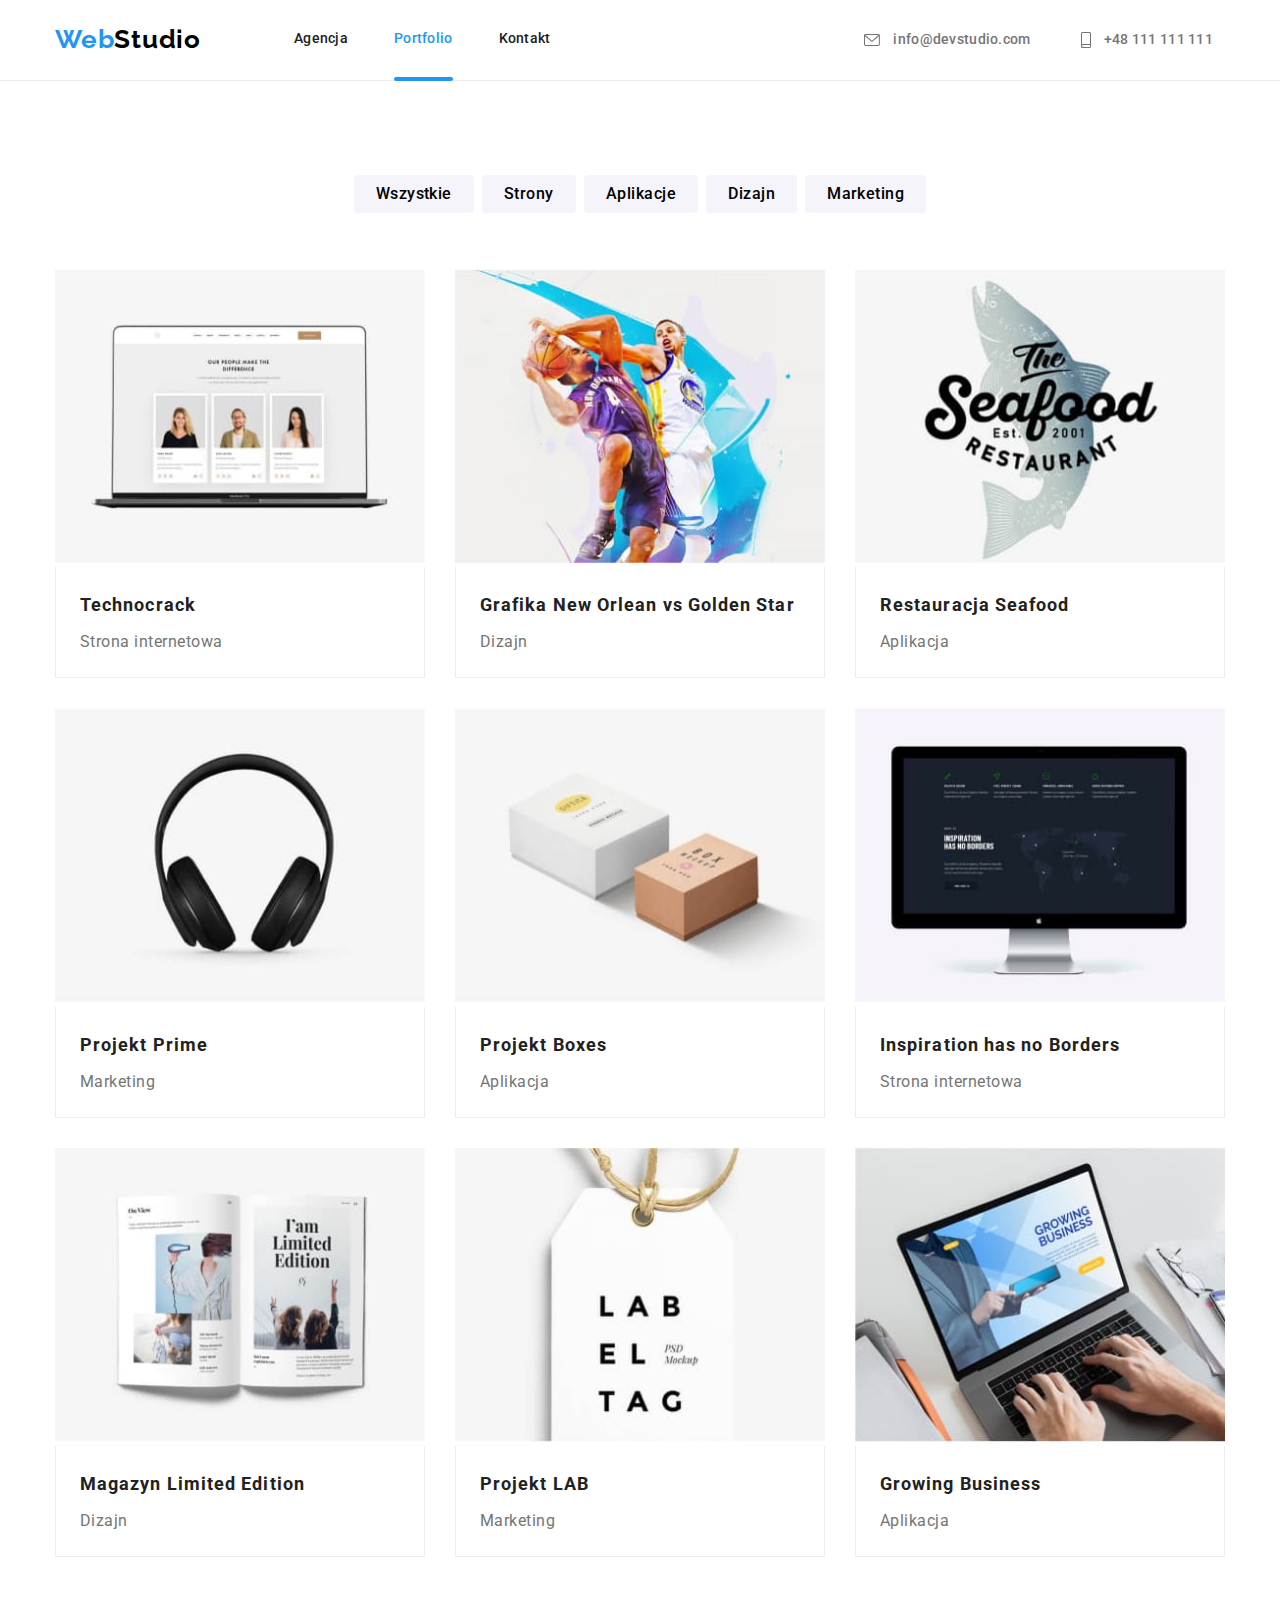
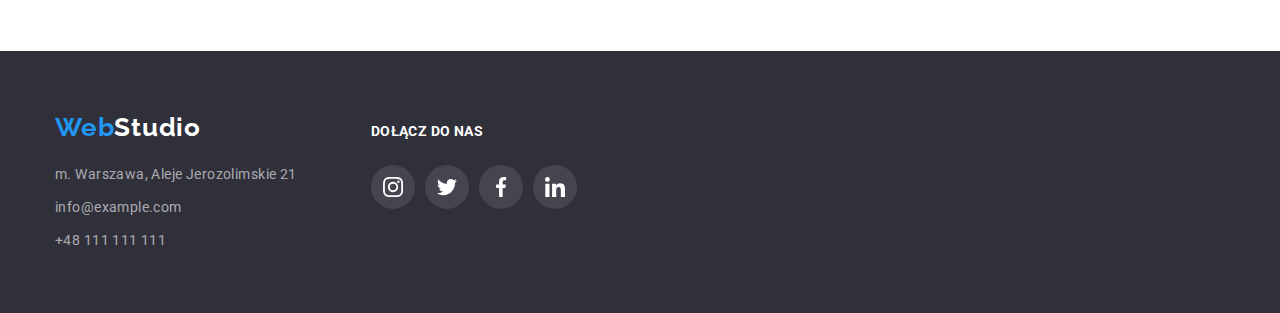
==== portfolio.html @ bbf4abca "hw 5 clone commit" ====
<!DOCTYPE html>
<html lang="pl">
  <head>
    <meta charset="UTF-8" />
    <meta http-equiv="X-UA-Compatible" content="IE=edge" />
    <meta name="viewport" content="width=device-width, initial-scale=1.0" />
    <title>Portfolio</title>
    <link
      rel="stylesheet"
      href="https://cdnjs.cloudflare.com/ajax/libs/modern-normalize/1.0.0/modern-normalize.min.css"
    />
    <link
      href="https://fonts.googleapis.com/css2?family=Raleway:wght@700&family=Roboto:wght@400;500;700;900&display=swap"
      rel="stylesheet"
    />
    <link rel="stylesheet" href="./css/styles.css" />
  </head>
  <body>
    <header class="top-nav">
      <div class="container">
        <div class="header-wrapper">
          <nav>
            <a href="./index.html" class="logo">Web<span class="studio-black">Studio</span> </a>
            <ul class="menu-list">
              <li>
                <a class="nav-link" href="./index.html">Agencja</a>
              </li>
              <li>
                <a class="nav-link active" href="portfolio.html">Portfolio</a>
              </li>
              <li>
                <a class="nav-link" href="">Kontakt</a>
              </li>
            </ul>
          </nav>
          <div class="contacts">
            <a href="mailto:info@devstudio.com">
              <svg width="16" height="12">
                <use href="./images/icons.svg#icon-envelope"></use>
              </svg>
              info@devstudio.com
            </a>

            <a href="tel:+48111111111">
              <svg width="10" height="16">
                <use href="./images/icons.svg#icon-smartphone"></use>
              </svg>
              +48 111 111 111
            </a>
          </div>
        </div>
      </div>
    </header>
    <main>
      <section class="section">
        <div class="container">
          <ul class="portfolio-type">
            <li>
              <button type="button"><span>Wszystkie</span></button>
            </li>
            <li>
              <button type="button"><span>Strony</span></button>
            </li>
            <li>
              <button type="button"><span>Aplikacje</span></button>
            </li>
            <li>
              <button type="button"><span>Dizajn</span></button>
            </li>
            <li>
              <button type="button"><span>Marketing</span></button>
            </li>
          </ul>
          <ul class="portfolio-box">
            <li>
              <figure>
                <div class="pbox-image">
                <img
                  src="./images/portfolio/technocrack.jpg"
                  alt="Strona internetowa Technocrack"
                  width="370"
                  height="294"
                />
                <div class="overlay">
                  <p>
                    Technocrack jest popularną platformą wykorzystywaną do rozpowszechniania
                    koronawirusa. Firmy wykorzystują tę platformę do celów szpiegowskich i ataków
                    na niezabezpieczone serwery konkurencji
                  </p>
                </div>
              </div>
                <figcaption>
                  <span class="box-name">Technocrack</span>
                  <span class="box-description">Strona internetowa</span>
                </figcaption>
              </figure>
            </li>
            <li>
              <figure>
                <div class="pbox-image">
                <img
                  src="./images/portfolio/newOrleansVsGoldenStar.jpg"
                  alt="Grafika New Orleans vs Golden Star"
                  width="370"
                  height="294"
                />
                <div class="overlay">
                  <p>
                    Technocrack jest popularną platformą wykorzystywaną do rozpowszechniania
                    koronawirusa. Firmy wykorzystują tę platformę do celów szpiegowskich i ataków
                    na niezabezpieczone serwery konkurencji
                  </p>
                </div>
              </div>
                <figcaption>
                  <span class="box-name">Grafika New Orlean vs Golden Star</span>
                  <span class="box-description">Dizajn</span>
                </figcaption>
              </figure>
            </li>
            <li>
              <figure>
                <div class="pbox-image">
                <img
                  src="./images/portfolio/seafoodRestaurant.jpg"
                  alt="Aplikacja Restauracji Seafood"
                  width="370"
                  height="294"
                />
                <div class="overlay">
                  <p>
                    Technocrack jest popularną platformą wykorzystywaną do rozpowszechniania
                    koronawirusa. Firmy wykorzystują tę platformę do celów szpiegowskich i ataków
                    na niezabezpieczone serwery konkurencji
                  </p>
                </div>
              </div>
                <figcaption>
                  <span class="box-name">Restauracja Seafood</span>
                  <span class="box-description">Aplikacja</span>
                </figcaption>
              </figure>
            </li>
            <li>
              <figure>
                <div class="pbox-image">
                <img
                  src="./images/portfolio/primeProject.jpg"
                  alt="Marketingowy Projekt Prime"
                  width="370"
                  height="294"
                />
                <div class="overlay">
                  <p>
                    Technocrack jest popularną platformą wykorzystywaną do rozpowszechniania
                    koronawirusa. Firmy wykorzystują tę platformę do celów szpiegowskich i ataków
                    na niezabezpieczone serwery konkurencji
                  </p>
                </div>
              </div>
                <figcaption>
                  <span class="box-name">Projekt Prime</span>
                  <span class="box-description">Marketing</span>
                </figcaption>
              </figure>
            </li>
            <li>
              <figure>
                <div class="pbox-image">
                <img src="./images/portfolio/boxesProject.jpg" alt="Aplikacja Projekt Boxes" width="370" height="294" />
                <div class="overlay">
                  <p>
                    Technocrack jest popularną platformą wykorzystywaną do rozpowszechniania
                    koronawirusa. Firmy wykorzystują tę platformę do celów szpiegowskich i ataków
                    na niezabezpieczone serwery konkurencji
                  </p>
                </div>
              </div>
                <figcaption>
                  <span class="box-name">Projekt Boxes</span>
                  <span class="box-description">Aplikacja</span>
                </figcaption>
              </figure>
            </li>
            <li>
              <figure>
                <div class="pbox-image"">
                <img
                  src="./images/portfolio/inspirationHasNoborders.jpg"
                  alt="Strona internetowa Inspiration has no Borders"
                  width="370"
                  height="294"
                />
                <div class="overlay">
                  <p>
                    Technocrack jest popularną platformą wykorzystywaną do rozpowszechniania
                    koronawirusa. Firmy wykorzystują tę platformę do celów szpiegowskich i ataków
                    na niezabezpieczone serwery konkurencji
                  </p>
                </div>
              </div>
                <figcaption>
                  <span class="box-name">Inspiration has no Borders</span>
                  <span class="box-description">Strona internetowa</span>
                </figcaption>
              </figure>
            </li>
            <li>
              <figure>
                <div class="pbox-image">
                <img
                  src="./images/portfolio/limitedEditionMagazine.jpg"
                  alt="Magazyn Limited Edition"
                  width="370"
                  height="294"
                />
                <div class="overlay">
                  <p>
                    Technocrack jest popularną platformą wykorzystywaną do rozpowszechniania
                    koronawirusa. Firmy wykorzystują tę platformę do celów szpiegowskich i ataków
                    na niezabezpieczone serwery konkurencji
                  </p>
                </div>
              </div>
                <figcaption>
                  <span class="box-name">Magazyn Limited Edition</span>
                  <span class="box-description">Dizajn</span>
                </figcaption>
              </figure>
            </li>
            <li>
              <figure>
                <div class="pbox-image">
                <img src="./images/portfolio/labProject.jpg" alt="Marketingowy Projekt LAB" width="370" height="294" />
                <div class="overlay">
                  <p>
                    Technocrack jest popularną platformą wykorzystywaną do rozpowszechniania
                    koronawirusa. Firmy wykorzystują tę platformę do celów szpiegowskich i ataków
                    na niezabezpieczone serwery konkurencji
                  </p>
                </div>
              </div>
                <figcaption>
                  <span class="box-name">Projekt LAB</span>
                  <span class="box-description">Marketing</span>
                </figcaption>
              </figure>
            </li>
            <li>
              <figure>
                <div class="pbox-image">
                <img
                  src="./images/portfolio/growingBusiness.jpg"
                  alt="Aplikacja Growing Business"
                  width="370"
                  height="294"
                />
                <div class="overlay">
                  <p>
                    Technocrack jest popularną platformą wykorzystywaną do rozpowszechniania
                    koronawirusa. Firmy wykorzystują tę platformę do celów szpiegowskich i ataków
                    na niezabezpieczone serwery konkurencji
                  </p>
                </div>
              </div>
                <figcaption>
                  <span class="box-name">Growing Business</span>
                  <span class="box-description">Aplikacja</span>
                </figcaption>
              </figure>
            </li>
          </ul>
        </div>
      </section>
    </main>

    <footer class="bottom-nav">
      <div class="container">
        <div class="logo-address-container">
          <a href="./index.html" class="logo">Web<span class="studio-white">Studio</span></a>
          <address class="address-container">
            <a class="headquarters" href="https://goo.gl/maps/wUZjnv3bnJBkLPK56" target="_blank">m. Warszawa, Aleje Jerozolimskie 21</span>
            <a class="footer-mail" href="mailto:info@example.com"><span>info@example.com</span></a>
            <a href="tel:+48111111111">+48 111 111 111</a>
          </address>
        </div>
        <div class="footer-socials">
          <p>DOŁĄCZ DO NAS</p>
          <div class="socials">
            <a href="#">
              <svg width="20" height="20">
                <use href="./images/icons.svg#icon-instagram"></use>
              </svg>
            </a>
            <a href="#">
              <svg width="20" height="20">
                <use href="./images/icons.svg#icon-twitter"></use>
              </svg>
            </a>
            <a href="#">
              <svg width="20" height="20">
                <use href="./images/icons.svg#icon-facebook"></use>
              </svg>
            </a>
            <a href="#">
              <svg width="20" height="20">
                <use href="./images/icons.svg#icon-linkedin"></use>
              </svg>
            </a>
          </div>
        </div>
      </div>
    </footer>
  </body>
</html>
---- css/styles.css ----
:root {
  --light-blue: #2196f3;
  --text-grey: #757575;
  --text-white: #ffffff;
  --button-grey-background: #f5f4fa;
  --address-color: rgba(255, 255, 255, 0.6);
  --background-dark: #2f303a;
  --footer-contacts: #ffffff99;
  --logo-black: #000000;
  --main-black: #212121;
  --icon-grey: #afb1b8;
  --grey-icon-bg: rgba(255, 255, 255, 0.1);
}

* {
  box-sizing: border-box;
}

body {
  font-family: 'Roboto', sans-serif;
  color: var(--main-black);
}

.container {
  max-width: 1200px;
  padding: 0 15px;
  margin: 0 auto;
}

.section {
  padding: 94px 0;
}

svg {
  vertical-align: middle;
}

/* header -------------------------------------------------------*/
.top-nav {
  border-bottom: 1px solid #ececec;
}

.header-wrapper {
  display: flex;
  justify-content: space-between;
  align-items: center;
  padding: 24px 0 25px;
}

.header-wrapper nav {
  display: flex;
  align-items: center;
}

.logo {
  font-family: 'Raleway', sans-serif;
  text-decoration: none;
  color: var(--light-blue);
  font-weight: 700;
  font-size: 26px;
  line-height: 1.19;
  letter-spacing: 0.03em;
  width: fit-content;
}

.studio-black {
  color: var(--logo-black);
}

.menu-list {
  list-style: none;
  margin: 0;
  display: flex;
  padding: 0;
  align-items: center;
  gap: 46px;
  padding-left: 93px;
}

.nav-link {
  text-decoration: none;
  position: relative;
  font-weight: 500;
  font-size: 14px;
  line-height: 1.14;
  color: var(--main-black);
  letter-spacing: 0.02em;
  display: flex;
  transition: color 250ms cubic-bezier(0.4, 0, 0.2, 1), fill 250ms cubic-bezier(0.4, 0, 0.2, 1),
    background-color 250ms cubic-bezier(0.4, 0, 0.2, 1);
}

.nav-link:hover,
.nav-link:focus {
  color: var(--light-blue);
}

.nav-link:hover::after,
.nav-link:focus::after {
  content: '';
  position: absolute;
  display: block;
  top: 46px;
  width: 100%;
  height: 4px;
  background-color: var(--light-blue);
  border-radius: 2px;
}

.active {
  color: var(--light-blue);
  position: relative;
}

.active::after {
  content: '';
  position: absolute;
  display: block;
  top: 46px;
  width: 100%;
  height: 4px;
  background-color: var(--light-blue);
  border-radius: 2px;
}

.contacts {
  display: flex;
  gap: 50px;
  padding-right: 12px;
  padding-top: 1px;
}

.contacts a {
  text-decoration: none;
  color: var(--text-grey);
  font-weight: 500;
  font-size: 14px;
  line-height: 1.14;
  letter-spacing: 0.02em;
  fill: currentColor;
}

.contacts svg {
  margin-right: 10px;
  vertical-align: middle;
}

.contacts :hover,
.contacts :focus {
  color: var(--light-blue);
  fill: var(--light-blue);
}

/* order section------------------------------------------------ */
.offer {
  background-color: var(--background-dark);
}

.offer > .container {
  background-image: linear-gradient(0deg, rgba(47, 48, 58, 0.4) 0%, rgba(47, 48, 58, 0.4) 100%),
    url('../images/headerBackground.jpg');
  max-width: 1600px;
}

.offer-content {
  padding: 200px 237px;
  justify-content: center;
  display: flex;
  flex-direction: column;
  align-items: center;
}

.offer h1 {
  font-weight: 900;
  font-size: 44px;
  line-height: 1.36;
  color: var(--text-white);
  text-align: center;
  letter-spacing: 0.06em;
  text-transform: uppercase;
  margin: 0px;
  padding-bottom: 30px;
}

.offer button {
  background: var(--light-blue);
  box-shadow: 0px 4px 4px rgba(0, 0, 0, 0.15);
  border-radius: 4px;
  cursor: pointer;
  border: none;
  font-weight: 700;
  font-size: 16px;
  line-height: 1.88;
  letter-spacing: 0.06em;
  color: var(--text-white);
  padding: 10px 42px;
  display: flex;
  margin: 0;
}

/* modal window-----------------------------------------------*/

.backdrop {
  position: fixed;
  left: 0;
  top: 0;
  z-index: 1;
  width: 100%;
  height: 100%;
  background-color: rgba(0, 0, 0, 0.2);
  justify-content: center;
  align-items: center;
  display: flex;
}

.modal-content {
  background-color: var(--text-white);
  height: 581px;
  width: 528px;
  border-radius: 4px;
  box-shadow: 0px 1px 3px rgba(0, 0, 0, 0.12), 0px 1px 1px rgba(0, 0, 0, 0.14), 0px 2px 1px rgba(0, 0, 0, 0.2);
  position: relative;
  transform: scaleY(1);
  transition-duration: 250ms;
}

.modal-content button {
  background-color: var(--text-white);
  color: var(--logo-black);
  width: 30px;
  height: 30px;
  padding: 0;
  border-radius: 50%;
  box-shadow: none;
  justify-content: center;
  align-items: center;
  border: 1px solid rgba(0, 0, 0, 0.1);
  position: absolute;
  top: 8px;
  right: 8px;
}

.is-hidden {
  pointer-events: none;
  visibility: hidden;
  opacity: 0;
  transition: opacity 250ms 250ms ease, visibility 250ms 250ms ease;
}

.is-hidden .modal-content {
  transform: scaleY(0);
  transition-duration: 250ms;
}

/* offer description-----------------------------------------*/

.articles {
  list-style: none;
  display: flex;
  gap: 30px;
  align-items: center;
  padding: 0;
  margin: 0;
}

.articles div {
  background-color: var(--button-grey-background);
}

.articles div svg {
  margin: 25px 100px;
}

.articles h4 {
  font-weight: 700;
  font-size: 14px;
  line-height: 1.16;
  letter-spacing: 0.03em;
  text-transform: uppercase;
  margin: 0;
  padding-bottom: 10px;
  padding-top: 30px;
}

.articles p {
  font-size: 14px;
  line-height: 1.78;
  color: var(--text-grey);
  letter-spacing: 0.03em;
  margin: 0;
}

/* our-services------------------------------------------------------- */
.service-range {
  margin-top: -94px;
}

.service-range h3 {
  font-weight: 700;
  font-size: 36px;
  line-height: 1.17;
  text-align: center;
  letter-spacing: 0.03em;
  margin: 0;
  padding-bottom: 50px;
}

.service-range-images {
  display: flex;
  gap: 30px;
}

.service-range-box {
  position: relative;
  display: flex;
  justify-content: center;
  text-align: center;
}

.service-range-box p {
  margin: 0;
  background: rgba(47, 48, 58, 0.8);
  padding: 27px 0px;
  font-weight: 700;
  font-size: 14px;
  line-height: 1.142;
  letter-spacing: 0.03em;
  text-transform: uppercase;
  color: var(--text-white);
  position: absolute;
  bottom: 0;
  left: auto;
  width: 100%;
}

/* the-team-------------------------------------------------------- */
.team {
  background-color: var(--button-grey-background);
}

.team-wrapper h3 {
  font-weight: 700;
  font-size: 36px;
  line-height: 1.17;
  letter-spacing: 0.03em;
  justify-content: center;
  text-align: center;
  margin: 0px;
  padding-bottom: 50px;
}

.team-wrapper ul {
  list-style: none;
  display: flex;
  justify-content: center;
  gap: 30px;
  margin: 0px;
  padding: 0;
}

.team-wrapper figure {
  background: var(--text-white);
  box-shadow: 0px 1px 3px rgba(0, 0, 0, 0.12), 0px 1px 1px rgba(0, 0, 0, 0.14), 0px 2px 1px rgba(0, 0, 0, 0.2);
  border-radius: 0px 0px 4px 4px;
  margin: 0px;
}

.employee {
  display: flex;
  flex-direction: column;
  align-items: center;
  padding-top: 30px;
  gap: 10px;
}

.name {
  font-weight: 500;
  font-size: 16px;
  line-height: 1.05;
  letter-spacing: 0.03em;
}

.job {
  font-size: 16px;
  line-height: 1.05;
  color: var(--text-grey);
  letter-spacing: 0.03em;
}

.socials {
  display: flex;
  gap: 10px;
  justify-content: center;
  align-items: center;
  padding-top: 6px;
  padding-bottom: 30px;
}

.socials a {
  fill: var(--icon-grey);
  width: 44px;
  height: 44px;
  border-radius: 50%;
  display: flex;
  justify-content: center;
  align-items: center;
  align-items: center;
  transition: background-color 250ms cubic-bezier(0.4, 0, 0.2, 1), fill 250ms cubic-bezier(0.4, 0, 0.2, 1);
}

.socials a:hover,
.socials a:focus {
  fill: var(--text-white);
  background-color: var(--light-blue);
}

/* portfolio buttons---------------------------------------------- */
.portfolio-type {
  list-style: none;
  display: flex;
  gap: 8px;
  padding-bottom: 56px;
  padding-left: 0px;
  margin: 0px;
  justify-content: center;
}

.portfolio-type button {
  background: var(--button-grey-background);
  border-radius: 4px;
  font-weight: 500;
  font-size: 16px;
  line-height: 1.62;
  border: none;
  cursor: pointer;
  text-align: center;
  letter-spacing: 0.03em;
  padding: 6px 22px;
  transition: background-color 250ms cubic-bezier(0.4, 0, 0.2, 1), fill 250ms cubic-bezier(0.4, 0, 0.2, 1);
}

.portfolio-type button:hover,
.portfolio-type button:focus {
  background: var(--light-blue);
  box-shadow: 0px 3px 1px rgba(0, 0, 0, 0.1), 0px 1px 2px rgba(0, 0, 0, 0.08), 0px 2px 2px rgba(0, 0, 0, 0.12);
  border-radius: 4px;
  color: var(--text-white);
  filter: drop-shadow(0px 4px 4px rgba(0, 0, 0, 0.25));
}

/* portfolio boxes------------------------------------------------------ */
.portfolio-box {
  list-style: none;
  display: flex;
  flex-wrap: wrap;
  gap: 30px;
  padding: 0px;
  margin: 0px;
}

.portfolio-box figure {
  margin: 0px;
  cursor: pointer;
  transition: box-shadow 250ms cubic-bezier(0.4, 0, 0.2, 1);
}

.pbox-image {
  position: relative;
  overflow: hidden;
  vertical-align: middle;
}

.portfolio-box figure:hover .overlay {
  transform: translatey(0);
}

.portfolio-box figure:hover,
.portfolio-box figure:focus {
  box-shadow: 0px 1px 1px rgba(0, 0, 0, 0.12), 0px 4px 4px rgba(0, 0, 0, 0.06), 1px 4px 6px rgba(0, 0, 0, 0.16);
}

.portfolio-box figure figcaption {
  background: var(--text-white);
  border: 1px solid #eeeeee;
  border-top: none;
  display: flex;
  flex-direction: column;
  gap: 4px;
  padding: 20px 24px;
}

.box-name {
  font-weight: 700;
  font-size: 18px;
  line-height: 2;
  letter-spacing: 0.06em;
}

.box-description {
  font-size: 16px;
  line-height: 1.88;
  color: var(--text-grey);
  letter-spacing: 0.03em;
}

.overlay {
  position: absolute;
  bottom: -1px;
  left: 0;
  width: 100%;
  height: 100%;
  background: rgba(33, 150, 243, 0.9);
  transform: translatey(100%);
  transition: transform 250ms ease;
}

.overlay p {
  font-size: 18px;
  line-height: 1.56;
  letter-spacing: 0.03em;
  color: var(--text-white);
  padding-top: 49px;
  padding-left: 24px;
  padding-right: 45px;
  margin: 0;
}

/* our clients ------------------------------------------*/
.clients-wrapper h3 {
  font-weight: 700;
  font-size: 36px;
  line-height: 42px;
  text-align: center;
  letter-spacing: 0.03em;
  padding-bottom: 50px;
  margin: 0px;
}

.clients-wrapper > .client-logo {
  display: inline-flex;
  gap: 30px;
}

.clients-wrapper > .client-logo a {
  border: 1px solid #afb1b8;
  border-radius: 4px;
  fill: var(--icon-grey);
  padding: 17.71px 32px 14.25px 32px;
  transition: fill 250ms cubic-bezier(0.4, 0, 0.2, 1), border 250ms cubic-bezier(0.4, 0, 0.2, 1);
}

.clients-wrapper > .client-logo a:hover,
.clients-wrapper > .client-logo a:focus {
  fill: var(--light-blue);
  border: 1px solid var(--light-blue);
  outline: none;
}

/* footer------------------------------------------------------------- */
.bottom-nav {
  background-color: var(--background-dark);
}

.logo-address-container {
  display: inline-flex;
  flex-direction: column;
  padding: 60px 0px;
}

.studio-white {
  color: var(--text-white);
}

.address-container {
  display: flex;
  flex-direction: column;
  gap: 9px;
  padding-top: 20px;
  font-style: normal;
}

.headquarters {
  font-size: 14px;
  line-height: 1.71;
  color: var(--text-white);
  letter-spacing: 0.03em;
}

.bottom-nav address a {
  font-size: 14px;
  line-height: 1.71;
  color: var(--address-color);
  text-decoration: none;
  display: block;
  letter-spacing: 0.03em;
  width: fit-content;
}

.bottom-nav address a:hover,
.bottom-nav address a:focus,
.headquarters:hover,
.headquarters:focus {
  color: var(--light-blue);
}

.footer-socials {
  display: inline-flex;
  flex-direction: column;
  gap: 20px;
  fill: var(--icon-grey);
  padding-left: 70px;
  padding-top: 72px;
}

.footer-socials > .socials {
  justify-content: left;
}

.footer-socials p {
  font-weight: 700;
  font-size: 14px;
  line-height: 1.142;
  letter-spacing: 0.03em;
  text-transform: uppercase;
  color: var(--text-white);
  margin: 0px;
}

.footer-socials a {
  background-color: var(--grey-icon-bg);
  border-radius: 50%;
  fill: var(--text-white);
}

.footer-socials a:hover,
.footer-socials a:focus {
  fill: var(--text-white);
  border-radius: 50%;
  background-color: var(--light-blue);
  outline: none;
}
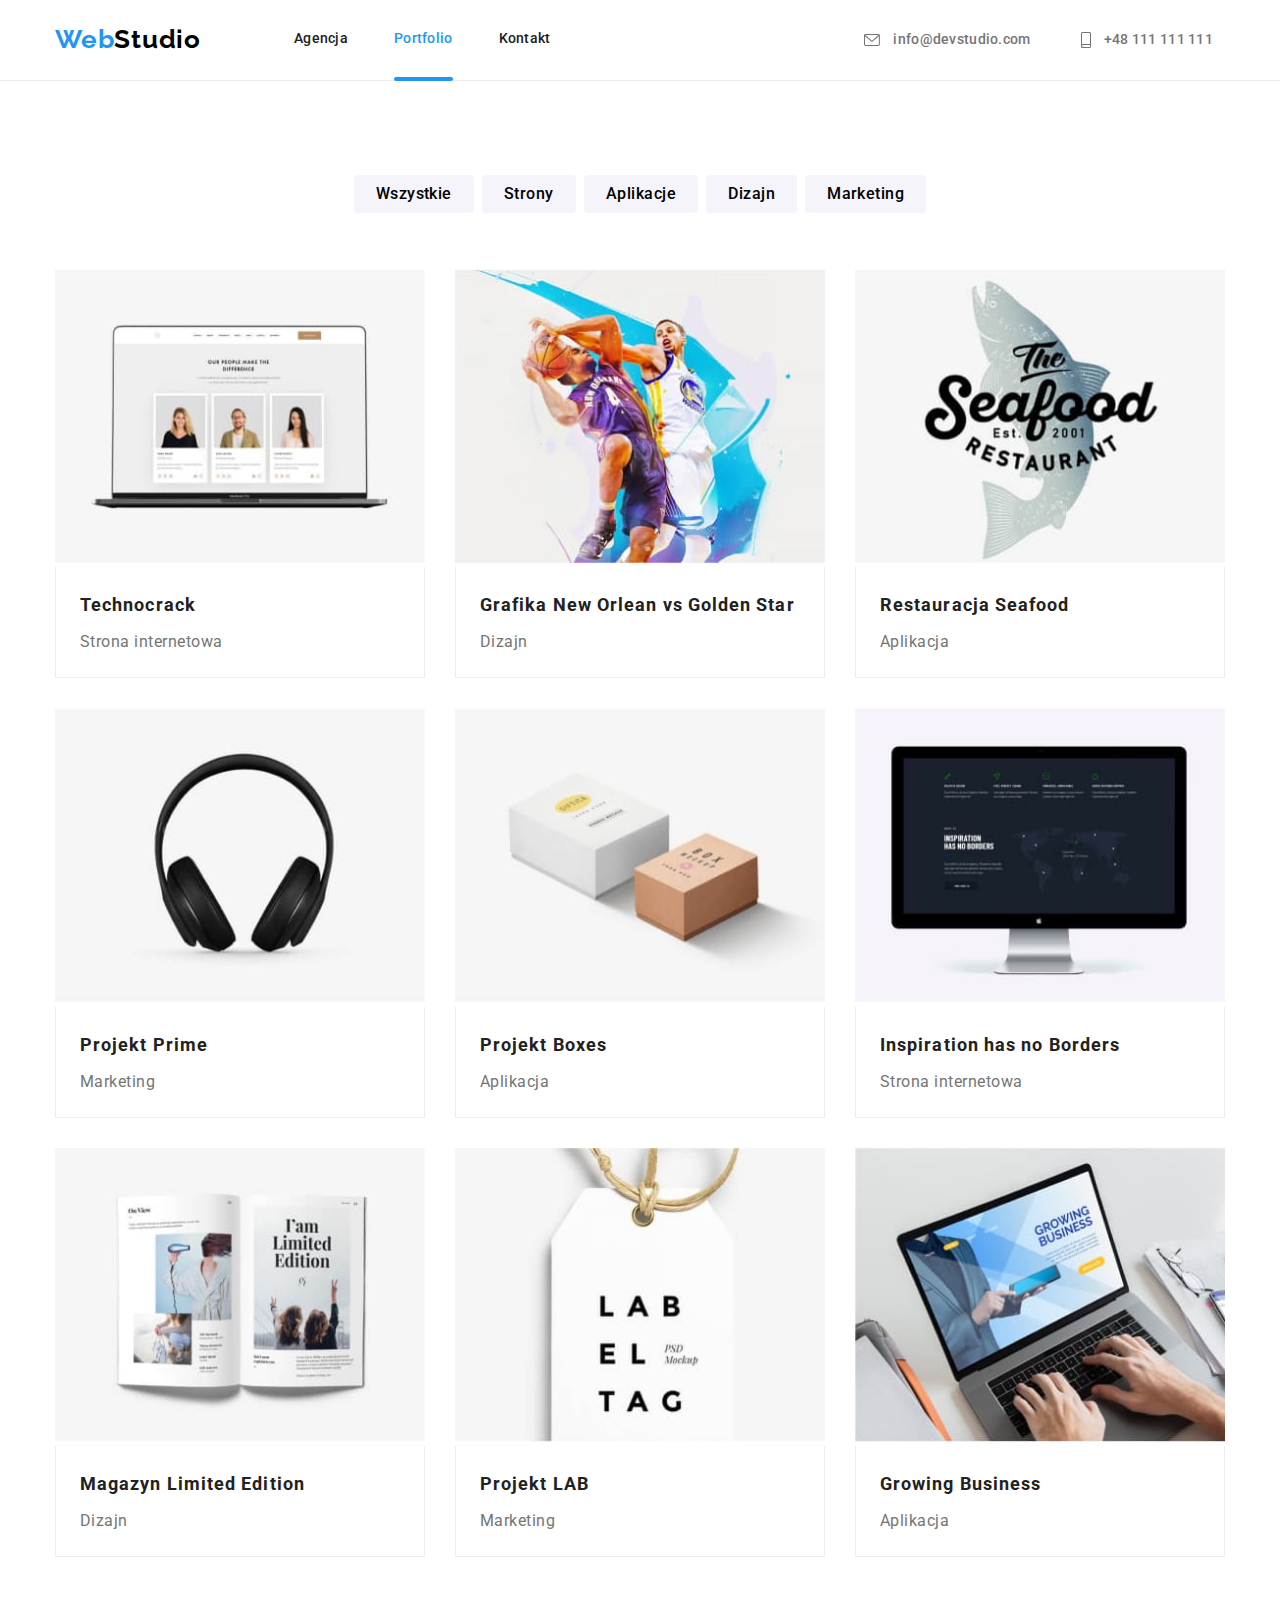
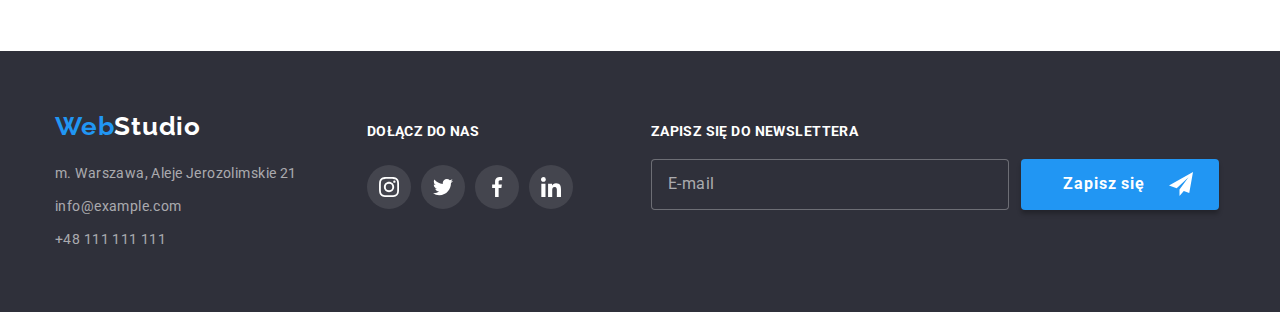
==== commit 276a7ac0: "footer form commit" ====
--- a/portfolio.html
+++ b/portfolio.html
@@ -309,6 +309,20 @@
             </a>
           </div>
         </div>
+        <div>
+          <form class="newsletter-form">
+            <label for="user_email"> Zapisz się do newslettera</label>
+            <div class="input-box">
+              <input type="email" name="email" id="user_email" placeholder="E-mail" />
+              <button type="submit">
+                Zapisz się
+                <svg width="24" height="24">
+                  <use href="./images/icons.svg#icon-send"></use>
+                </svg>
+              </button>
+            </div>
+          </form>
+        </div>
       </div>
     </footer>
   </body>
--- a/css/styles.css
+++ b/css/styles.css
@@ -561,8 +561,12 @@
   background-color: var(--background-dark);
 }
 
+.bottom-nav .container {
+  display: flex;
+}
+
 .logo-address-container {
-  display: inline-flex;
+  display: flex;
   flex-direction: column;
   padding: 60px 0px;
 }
@@ -639,3 +643,61 @@
   background-color: var(--light-blue);
   outline: none;
 }
+
+.newsletter-form {
+  display: flex;
+  padding-left: 78px;
+  padding-top: 72px;
+  flex-direction: column;
+}
+
+.newsletter-form label {
+  font-weight: 700;
+  font-size: 14px;
+  color: var(--text-white);
+  text-transform: uppercase;
+  letter-spacing: 0.03em;
+  line-height: 1.142;
+  padding-bottom: 20px;
+}
+
+.newsletter-form .input-box {
+  display: flex;
+  gap: 12px;
+}
+
+.newsletter-form .input-box input {
+  width: 358px;
+  border: 1px solid rgba(255, 255, 255, 0.3);
+  border-radius: 4px;
+  background-color: var(--background-dark);
+  filter: drop-shadow(0px 4px 4px rgba(0, 0, 0, 0, 15));
+  padding: 15px 0px 15px 16px;
+}
+
+.input-box input::placeholder {
+  font-size: 16px;
+  letter-spacing: 0.03em;
+  color: rgba(255, 255, 255, 0.6);
+}
+
+.newsletter-form .input-box button {
+  display: flex;
+  align-items: center;
+  gap: 24px;
+  padding: 10px 26px 10px 42px;
+  border-radius: 4px;
+  border: 0;
+  box-shadow: 0px 4px 4px rgba(0, 0, 0, 0.25);
+  transition: box-shadow 250ms cubic-bezier(0.4, 0, 0.2, 1);
+  background-color: var(--light-blue);
+  color: var(--text-white);
+  font-weight: 700;
+  font-size: 16px;
+  line-height: 1.88;
+  letter-spacing: 0.06em;
+}
+
+.newsletter-form .input-box button svg {
+  fill: var(--text-white);
+}
